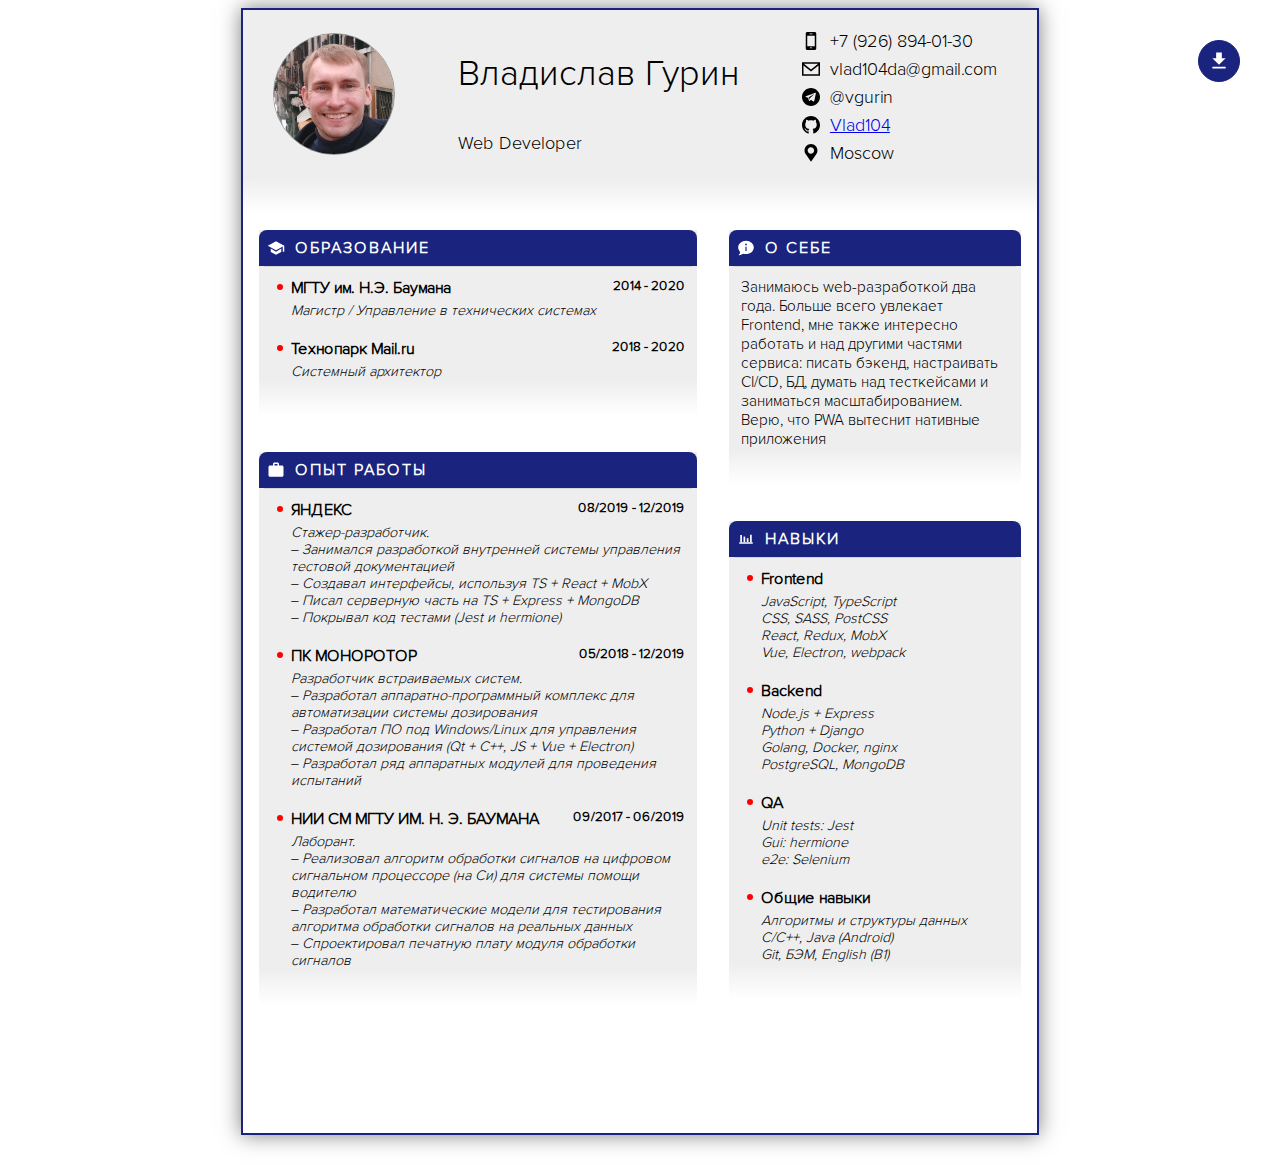
==== index.html @ 55c6ba1b "Сверстал резюме" ====
<!DOCTYPE html>
<html>
    <head>
        <meta charset="utf-8">
        <link rel="stylesheet" href="index.css">
        <link rel="stylesheet" href="header.css">
        <link rel="stylesheet" href="block.css">
    </head>
    <body>
        <div class="container">
            <div class="header">
                <image src="assets/photo1.png" class="photo"></image>
                <div class="seeker">
                    <p class="seeker__name">Владислав Гурин</p>
                    <p class="seeker__career">Web Developer</p>
                </div>
                <div class="contact">
                    <div class="information">
                        <object class="icon" type="image/svg+xml" data="assets/mobile.svg"></object>
                        <a class="information__text">+7 (926) 894-01-30</a>
                    </div>
                    <div class="information">
                        <object class="icon" type="image/svg+xml" data="assets/email.svg"></object>
                        <a class="information__text">vlad104da@gmail.com</a>
                    </div>
                    <div class="information">
                        <object class="icon" type="image/svg+xml" data="assets/telegram.svg"></object>
                        <a class="information__text">@vgurin</a>
                    </div>
                    <div class="information">
                        <object class="icon" type="image/svg+xml" data="assets/github.svg"></object>
                        <a class="information__text" href="https://github.com/Vlad104">Vlad104</a>
                    </div>
                    <div class="information">
                        <object class="icon" type="image/svg+xml" data="assets/location.svg"></object>
                        <a class="information__text">Moscow</a>
                    </div>
                </div>
            </div>
            <div class="main">
                <div class="projects">

                    <div class="block">
                        <h3 class="block__title information">
                            <object class="icon" type="image/svg+xml" data="assets/student.svg"></object>
                            <a class="information__text">ОБРАЗОВАНИЕ</a>
                        </h3>
                        <div class="block__content">

                            <div class="involvement">
                                <div class="title">
                                    <h4 class="title__text">
                                        МГТУ им. Н.Э. Баумана
                                    </h4>
                                    <h5 class="title__year">
                                        2014 - 2020
                                    </h5>
                                </div>

                                <p class="involvement__description">
                                    Магистр / Управление в технических системах
                                </p>

                                <div class="hidden-info">
                                    На младших курсах увлекался программированием микроконтроллеров и схемотехникой.<br/>
                                    После поступления в магистратуру начал заниматься веб-разработкой,
                                    что и определило мою основную деятельность<br/>
                                </div>
                            </div>

                            <div class="involvement">
                                <div class="title">
                                    <h4 class="title__text">
                                        Технопарк Mail.ru
                                    </h4>
                                    <h5 class="title__year">
                                        2018 - 2020
                                    </h5>
                                </div>

                                <p class="involvement__description">
                                    Системный архитектор
                                </p>

                                <div class="hidden-info">
                                    <a href="https://park.mail.ru/">Технопарк</a> - это двухлетние очные курсы от mail.ru<br/>
                                    За это время студенты изучают: Алгоритмы и структуры данных, C++, WEB,
                                    Frontend, Backend (Go), UI/UX, СУБД, QA, Highload, Android, Безопасность
                                    
                                </div>
                            </div>
                            
                        </div>
                    </div>

                    <div class="block">
                        <h3 class="block__title information">
                            <object class="icon" type="image/svg+xml" data="assets/work.svg"></object>
                            <a class="information__text">ОПЫТ РАБОТЫ</a>
                        </h3>
                        <div class="block__content">

                            <div class="involvement">
                                <div class="title">
                                    <h4 class="title__text">
                                        ЯНДЕКС
                                    </h4>
                                    <h5 class="title__year">
                                        08/2019 - 12/2019
                                    </h5>
                                </div>

                                <p class="involvement__description">
                                    Стажер-разработчик.<br/>
                                    ‒ Занимался разработкой внутренней системы управления тестовой документацией<br/>
                                    ‒ Создавал интерфейсы, используя TS + React + MobX<br/>
                                    ‒ Писал серверную часть на TS + Express + MongoDB<br/>
                                    ‒ Покрывал код тестами (Jest и hermione)<br/>
                                </p>
                            </div>

                            <div class="involvement">
                                <div class="title">
                                    <h4 class="title__text">
                                        ПК МОНОРОТОР
                                    </h4>
                                    <h5 class="title__year">
                                        05/2018 - 12/2019
                                    </h5>
                                </div>

                                <p class="involvement__description">
                                    Разработчик встраиваемых систем.<br/>
                                    ‒ Разработал аппаратно-программный комплекс для автоматизации системы дозирования<br/>
                                    ‒ Разработал ПО под Windows/Linux для управления системой дозирования (Qt + С++, JS + Vue + Electron)<br/>
                                    ‒ Разработал ряд аппаратных модулей для проведения испытаний<br/>
                                </p>
                            </div>

                            <div class="involvement">
                                <div class="title">
                                    <h4 class="title__text">
                                        НИИ СМ МГТУ ИМ. Н. Э. БАУМАНА
                                    </h4>
                                    <h5 class="title__year">
                                        09/2017 - 06/2019
                                    </h5>
                                </div>

                                <p class="involvement__description">
                                    Лаборант.<br/>
                                    ‒ Реализовал алгоритм обработки сигналов на цифровом сигнальном процессоре (на Си) для системы помощи водителю<br/>
                                    ‒ Разработал математические модели для тестирования алгоритма обработки сигналов на реальных данных<br/>
                                    ‒ Спроектировал печатную плату модуля обработки сигналов<br/>
                                </p>
                            </div>

                        </div>
                    </div>

                </div>

                <div class="side">

                    <div class="about">
                        <div class="block">
                            <h3 class="block__title information">
                                <object class="icon" type="image/svg+xml" data="assets/about.svg"></object>
                                <a class="information__text">О СЕБЕ</a>
                            </h3>
                            <div class="block__content about__text">
                                Занимаюсь web-разработкой два года.
                                Больше всего увлекает Frontend, мне также интересно работать и над другими частями сервиса:
                                писать бэкенд, настраивать CI/CD, БД, думать над тесткейсами и заниматься масштабированием.<br/>
                                Верю, что PWA вытеснит нативные приложения
                            </div>
                        </div>
                    </div>
    
                    <div class="skills">
                        <div class="block">
                            <h3 class="block__title information">
                                <object class="icon" type="image/svg+xml" data="assets/skills.svg"></object>
                                <a class="information__text">НАВЫКИ</a>
                            </h3>
                            <div class="block__content">
    
                                <div class="involvement">
                                    <div class="title">
                                        <h4 class="title__text">
                                            Frontend
                                        </h4>
                                    </div>
    
                                    <p class="involvement__description">
                                        JavaScript, TypeScript<br/>
                                        CSS, SASS, PostCSS<br/>
                                        React, Redux, MobX<br/>
                                        Vue, Electron, webpack<br/>
                                    </p>
                                </div>
    
                                <div class="involvement">
                                    <div class="title">
                                        <h4 class="title__text">
                                            Backend
                                        </h4>
                                    </div>
    
                                    <p class="involvement__description">
                                        Node.js + Express<br/>
                                        Python + Django<br/>
                                        Golang, Docker, nginx<br/>
                                        PostgreSQL, MongoDB<br/>
                                    </p>
                                </div>
    
                                <div class="involvement">
                                    <div class="title">
                                        <h4 class="title__text">
                                            QA
                                        </h4>
                                    </div>
    
                                    <p class="involvement__description">
                                        Unit tests: Jest<br/>
                                        Gui: hermione<br/>
                                        e2e: Selenium<br/>
                                    </p>
                                </div>
    
                                <div class="involvement">
                                    <div class="title">
                                        <h4 class="title__text">
                                            Общие навыки
                                        </h4>
                                    </div>
    
                                    <p class="involvement__description">
                                        Алгоритмы и структуры данных<br/>
                                        C/C++, Java (Android)<br/>
                                        Git, БЭМ, English (B1)<br/>
                                    </p>
                                </div>
                            </div>
                        </div>
                    </div>
                </div>
                
            </div>
            <div class="footer">
            </div>

        </div>
        <div class="pdf-button" onclick="savePDF()">
            <object class="icon icon_download" type="image/svg+xml" data="assets/download.svg"></object>
        </div>
    </body>
    <script src="index.js"></script>
</html>
---- index.css ----
@font-face {
    font-family: 'Proxima Nova Light';
    src: url('ProximaNova-Light.woff') format('woff');
    font-weight: normal;
    font-style: normal;
}

html {
    font-family: 'Proxima Nova Light';
    font-size: 18px;
}

body {
    height:297mm;
    width:210mm;
    margin-left: auto;
    margin-right: auto;
    border: 2px solid #1a237e;
    box-shadow: 0 0 20px rgba(0, 0, 0, 0.5);
}

.container {
    display: flex;
    flex-direction: column;

    width: 100%;
    height: 100%;
}

.main {
    display: flex;
    flex-direction: row;
    flex: 1 0 auto;

    width: 100%;
    height: auto;

    /* border: 1px solid #0F0; */
}

.projects {
    width: 60%;
    height: 100%;
    padding: 16px;

    /* border: 1px solid #FF0; */
}

.side {
    width: 40%;
    height: 100%;
    padding: 16px;

    /* border: 1px solid #FF0; */
}

.about {

}

.about__text {
    font-size: 0.85rem;
}

.skills {

}

.footer {
    width: 100%;
    height: 0%;

    /* border: 1px solid #00F; */
}

.information {
    display: flex;
    flex-direction: row;
    align-items: center;
    margin-top: 6px;
}

.information__text {
    margin-left: 10px;
    margin-right: 10px;
}

.icon {
    width: 1rem;
    height: 1rem;
}

.svg-inline_title {
    fill: #FFF;
}

.icon_download {
    position: absolute;
    z-index: 10;
    top: 50%;
    left: 50%;
    transform: translate(-50%, -50%);
}

.pdf-button {
    position: fixed;
    top: 40px;
    right: 40px;
    border: 1px solid #1a237e;
    border-radius: 50%;
    background-color: #1a237e;
    width: 40px;
    height: 40px;
}

.pdf-button:hover {
    background-color: #0f1344;
}

.pdf-button:active {
    box-shadow: 0 0 20px rgba(0, 0, 0, 0.5);
    width: 38px;
    height: 38px;
}
---- header.css ----
.header {
    width: 100%;
    height: 15%;

    position: relative;

    display: flex;
    flex-direction: row;

    box-sizing: border-box;
    justify-content: space-between;
    align-items: center;
    padding: 0 30px 0 30px;

    background-color: #EEE;

    margin-bottom: 2rem;
}

.header::after {
    content: '';
    position: absolute;
    top: 100%;
    left: 0;

    width: 100%;
    height: 2rem;;
    background: linear-gradient(#EEE, #FFF);
}

.photo {
    height: 120px;
    width: 120px;
    border: 1px solid #979797;
    border-radius: 50%;
    object-fit: cover;
    object-position: center center;
}

.seeker {
    position: relative;
}

.seeker__name {
    font-size: 2rem;
}

.seeker__career {
    position: relative;
    /* left: 100px; */
}

.contact {
    display: flex;
    flex-direction: column;
    align-items: flex-start;
}
---- block.css ----
.block {
    width: 100%;
    background-color: #EEE;
    margin-bottom: 4rem;
}

.block__title {
    /* border-bottom: 1px solid #F0F; */
    background-color: #1a237e;
    border-top-right-radius: 8px;
    border-top-left-radius: 8px;
    box-shadow: 0px 5px 1px -5px #000;
    color: #FFF;
    padding: 8px;
    margin: 0;
    font-size: 0.9rem;
    letter-spacing: 2px;
}

.block__content {
    position: relative;
    padding: 12px 12px 0 12px;
}

.block__content::after {
    content: '';
    position: absolute;
    top: 100%;
    left: 0;

    width: 100%;
    height: 2rem;;
    background: linear-gradient(#EEE, #FFF);
}

.involvement {
    position: relative;
    margin: 0 0 20px 20px;
}

.involvement::before {
    position: absolute;
    content: '';
    top: 6px;
    left: -14px;
    border-radius: 50%;
    background-color: #F00;
    width: 6px;
    height: 6px;
}

.title {
    font-size: 0.9rem;

    display: flex;
    flex-direction: row;
    justify-content: space-between;
}

.title__text {
    margin: 0;
}

.title__year {
    margin: 0;
}

.involvement__description {
    font-style: italic;
    font-size: 0.8rem;
    margin: 4px 0;
}

.hidden-info {
    visibility: hidden;
    position: absolute;
    /* top: 0; */
    /* left: calc(100% + 20px); */
    top: 20px;
    right: 0;
    z-index: 100;

    border-radius: 4px;
    font-size: 0.8rem;
    padding: 6px;
}

/* .hidden-info::before {
    content: '';
    position: absolute;
    top: 0;
    left: -8px;
    width: 8px;
    height: 8px;

    background-color: #EEE;
} */

.involvement:hover .hidden-info {
    visibility: visible;
    width: 60%;
    height: auto;
    background-color: rgba(238, 238, 238, 0.9);
    border: 1px solid #1a237e;
    /* transition: cubic-bezier(1,0,0,0) 0.3s; */
}

/* .involvement:not(hover) .hidden-info {
    visibility: hidden;
    transition: cubic-bezier(1,0,0,0) 0.3s;
} */
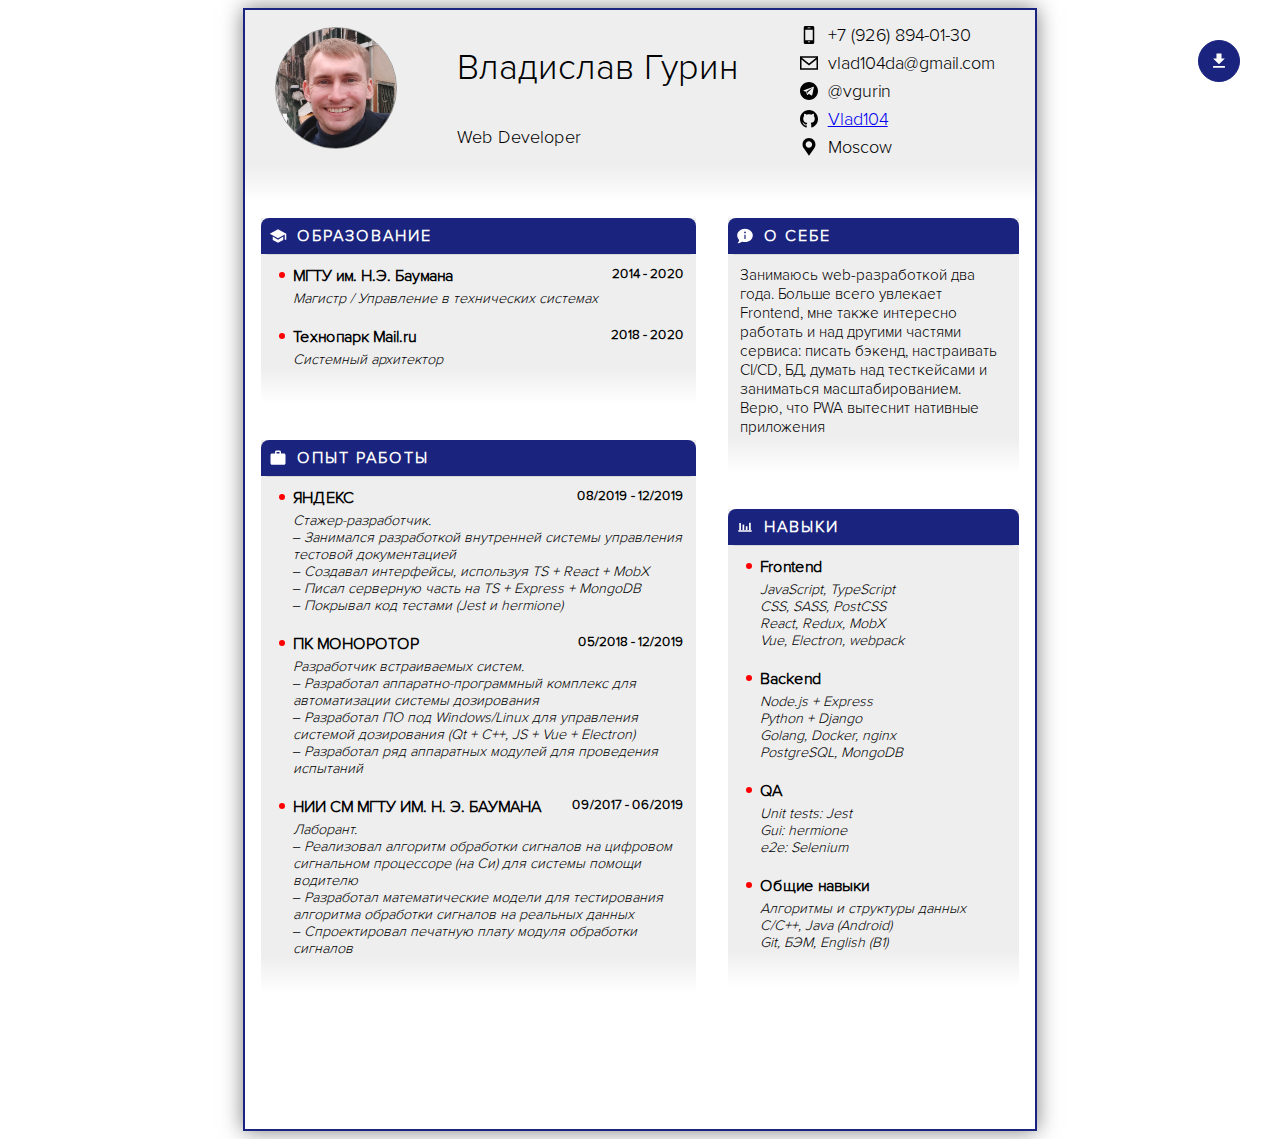
==== commit 70087e9a: "Добавил сохранение в pdf" ====
--- a/index.html
+++ b/index.html
@@ -1,260 +1,29 @@
 <!DOCTYPE html>
 <html>
-    <head>
-        <meta charset="utf-8">
-        <link rel="stylesheet" href="index.css">
-        <link rel="stylesheet" href="header.css">
-        <link rel="stylesheet" href="block.css">
-    </head>
-    <body>
-        <div class="container">
-            <div class="header">
-                <image src="assets/photo1.png" class="photo"></image>
-                <div class="seeker">
-                    <p class="seeker__name">Владислав Гурин</p>
-                    <p class="seeker__career">Web Developer</p>
-                </div>
-                <div class="contact">
-                    <div class="information">
-                        <object class="icon" type="image/svg+xml" data="assets/mobile.svg"></object>
-                        <a class="information__text">+7 (926) 894-01-30</a>
-                    </div>
-                    <div class="information">
-                        <object class="icon" type="image/svg+xml" data="assets/email.svg"></object>
-                        <a class="information__text">vlad104da@gmail.com</a>
-                    </div>
-                    <div class="information">
-                        <object class="icon" type="image/svg+xml" data="assets/telegram.svg"></object>
-                        <a class="information__text">@vgurin</a>
-                    </div>
-                    <div class="information">
-                        <object class="icon" type="image/svg+xml" data="assets/github.svg"></object>
-                        <a class="information__text" href="https://github.com/Vlad104">Vlad104</a>
-                    </div>
-                    <div class="information">
-                        <object class="icon" type="image/svg+xml" data="assets/location.svg"></object>
-                        <a class="information__text">Moscow</a>
-                    </div>
-                </div>
-            </div>
-            <div class="main">
-                <div class="projects">
+   <head>
+      <meta charset="utf-8">
+      <link rel="stylesheet" href="index.css">
+      <link rel="SHORTCUT ICON" href="favicon.png" type="image/x-icon">
+      <title>CV Gurin Vladislav</title>
+   </head>
+   <body>
 
-                    <div class="block">
-                        <h3 class="block__title information">
-                            <object class="icon" type="image/svg+xml" data="assets/student.svg"></object>
-                            <a class="information__text">ОБРАЗОВАНИЕ</a>
-                        </h3>
-                        <div class="block__content">
+      <iframe class="iframe" src="cv.html" scrolling="no" frameborder="0" seamless>
+         Ваш браузер не поддерживает iframe. <a href="https://gurinvlad.ml/cv.html">Версия резюме без iframe</a> 
+      </iframe>
+      <!-- <a
+         class="pdf-button"
+         href="https://api.pdflayer.com/api/convert
+            ?access_key=f0679884c623943be20e3f840043c86e
+            &document_url=https://gurinvlad.ml
+            &document_name=CV_Gurin_Vladislav.pdf"
+      > -->
+      <a
+         class="pdf-button"
+         href="https://gurinvlad.ml/gurinvlad_ml_cv_html.pdf"
+      >
+         <object class="download-icon" type="image/svg+xml" data="assets/download.svg"></object>
+      </a>
 
-                            <div class="involvement">
-                                <div class="title">
-                                    <h4 class="title__text">
-                                        МГТУ им. Н.Э. Баумана
-                                    </h4>
-                                    <h5 class="title__year">
-                                        2014 - 2020
-                                    </h5>
-                                </div>
-
-                                <p class="involvement__description">
-                                    Магистр / Управление в технических системах
-                                </p>
-
-                                <div class="hidden-info">
-                                    На младших курсах увлекался программированием микроконтроллеров и схемотехникой.<br/>
-                                    После поступления в магистратуру начал заниматься веб-разработкой,
-                                    что и определило мою основную деятельность<br/>
-                                </div>
-                            </div>
-
-                            <div class="involvement">
-                                <div class="title">
-                                    <h4 class="title__text">
-                                        Технопарк Mail.ru
-                                    </h4>
-                                    <h5 class="title__year">
-                                        2018 - 2020
-                                    </h5>
-                                </div>
-
-                                <p class="involvement__description">
-                                    Системный архитектор
-                                </p>
-
-                                <div class="hidden-info">
-                                    <a href="https://park.mail.ru/">Технопарк</a> - это двухлетние очные курсы от mail.ru<br/>
-                                    За это время студенты изучают: Алгоритмы и структуры данных, C++, WEB,
-                                    Frontend, Backend (Go), UI/UX, СУБД, QA, Highload, Android, Безопасность
-                                    
-                                </div>
-                            </div>
-                            
-                        </div>
-                    </div>
-
-                    <div class="block">
-                        <h3 class="block__title information">
-                            <object class="icon" type="image/svg+xml" data="assets/work.svg"></object>
-                            <a class="information__text">ОПЫТ РАБОТЫ</a>
-                        </h3>
-                        <div class="block__content">
-
-                            <div class="involvement">
-                                <div class="title">
-                                    <h4 class="title__text">
-                                        ЯНДЕКС
-                                    </h4>
-                                    <h5 class="title__year">
-                                        08/2019 - 12/2019
-                                    </h5>
-                                </div>
-
-                                <p class="involvement__description">
-                                    Стажер-разработчик.<br/>
-                                    ‒ Занимался разработкой внутренней системы управления тестовой документацией<br/>
-                                    ‒ Создавал интерфейсы, используя TS + React + MobX<br/>
-                                    ‒ Писал серверную часть на TS + Express + MongoDB<br/>
-                                    ‒ Покрывал код тестами (Jest и hermione)<br/>
-                                </p>
-                            </div>
-
-                            <div class="involvement">
-                                <div class="title">
-                                    <h4 class="title__text">
-                                        ПК МОНОРОТОР
-                                    </h4>
-                                    <h5 class="title__year">
-                                        05/2018 - 12/2019
-                                    </h5>
-                                </div>
-
-                                <p class="involvement__description">
-                                    Разработчик встраиваемых систем.<br/>
-                                    ‒ Разработал аппаратно-программный комплекс для автоматизации системы дозирования<br/>
-                                    ‒ Разработал ПО под Windows/Linux для управления системой дозирования (Qt + С++, JS + Vue + Electron)<br/>
-                                    ‒ Разработал ряд аппаратных модулей для проведения испытаний<br/>
-                                </p>
-                            </div>
-
-                            <div class="involvement">
-                                <div class="title">
-                                    <h4 class="title__text">
-                                        НИИ СМ МГТУ ИМ. Н. Э. БАУМАНА
-                                    </h4>
-                                    <h5 class="title__year">
-                                        09/2017 - 06/2019
-                                    </h5>
-                                </div>
-
-                                <p class="involvement__description">
-                                    Лаборант.<br/>
-                                    ‒ Реализовал алгоритм обработки сигналов на цифровом сигнальном процессоре (на Си) для системы помощи водителю<br/>
-                                    ‒ Разработал математические модели для тестирования алгоритма обработки сигналов на реальных данных<br/>
-                                    ‒ Спроектировал печатную плату модуля обработки сигналов<br/>
-                                </p>
-                            </div>
-
-                        </div>
-                    </div>
-
-                </div>
-
-                <div class="side">
-
-                    <div class="about">
-                        <div class="block">
-                            <h3 class="block__title information">
-                                <object class="icon" type="image/svg+xml" data="assets/about.svg"></object>
-                                <a class="information__text">О СЕБЕ</a>
-                            </h3>
-                            <div class="block__content about__text">
-                                Занимаюсь web-разработкой два года.
-                                Больше всего увлекает Frontend, мне также интересно работать и над другими частями сервиса:
-                                писать бэкенд, настраивать CI/CD, БД, думать над тесткейсами и заниматься масштабированием.<br/>
-                                Верю, что PWA вытеснит нативные приложения
-                            </div>
-                        </div>
-                    </div>
-    
-                    <div class="skills">
-                        <div class="block">
-                            <h3 class="block__title information">
-                                <object class="icon" type="image/svg+xml" data="assets/skills.svg"></object>
-                                <a class="information__text">НАВЫКИ</a>
-                            </h3>
-                            <div class="block__content">
-    
-                                <div class="involvement">
-                                    <div class="title">
-                                        <h4 class="title__text">
-                                            Frontend
-                                        </h4>
-                                    </div>
-    
-                                    <p class="involvement__description">
-                                        JavaScript, TypeScript<br/>
-                                        CSS, SASS, PostCSS<br/>
-                                        React, Redux, MobX<br/>
-                                        Vue, Electron, webpack<br/>
-                                    </p>
-                                </div>
-    
-                                <div class="involvement">
-                                    <div class="title">
-                                        <h4 class="title__text">
-                                            Backend
-                                        </h4>
-                                    </div>
-    
-                                    <p class="involvement__description">
-                                        Node.js + Express<br/>
-                                        Python + Django<br/>
-                                        Golang, Docker, nginx<br/>
-                                        PostgreSQL, MongoDB<br/>
-                                    </p>
-                                </div>
-    
-                                <div class="involvement">
-                                    <div class="title">
-                                        <h4 class="title__text">
-                                            QA
-                                        </h4>
-                                    </div>
-    
-                                    <p class="involvement__description">
-                                        Unit tests: Jest<br/>
-                                        Gui: hermione<br/>
-                                        e2e: Selenium<br/>
-                                    </p>
-                                </div>
-    
-                                <div class="involvement">
-                                    <div class="title">
-                                        <h4 class="title__text">
-                                            Общие навыки
-                                        </h4>
-                                    </div>
-    
-                                    <p class="involvement__description">
-                                        Алгоритмы и структуры данных<br/>
-                                        C/C++, Java (Android)<br/>
-                                        Git, БЭМ, English (B1)<br/>
-                                    </p>
-                                </div>
-                            </div>
-                        </div>
-                    </div>
-                </div>
-                
-            </div>
-            <div class="footer">
-            </div>
-
-        </div>
-        <div class="pdf-button" onclick="savePDF()">
-            <object class="icon icon_download" type="image/svg+xml" data="assets/download.svg"></object>
-        </div>
-    </body>
-    <script src="index.js"></script>
+   </body>
 </html>
--- a/index.css
+++ b/index.css
@@ -1,105 +1,10 @@
-@font-face {
-    font-family: 'Proxima Nova Light';
-    src: url('ProximaNova-Light.woff') format('woff');
-    font-weight: normal;
-    font-style: normal;
-}
-
-html {
-    font-family: 'Proxima Nova Light';
-    font-size: 18px;
-}
-
-body {
-    height:297mm;
-    width:210mm;
+.iframe {
+    display: block;
+    height: 297mm;
+    width: 210mm;
+    box-shadow: 0 0 20px rgba(0, 0, 0, 0.5);
     margin-left: auto;
     margin-right: auto;
-    border: 2px solid #1a237e;
-    box-shadow: 0 0 20px rgba(0, 0, 0, 0.5);
-}
-
-.container {
-    display: flex;
-    flex-direction: column;
-
-    width: 100%;
-    height: 100%;
-}
-
-.main {
-    display: flex;
-    flex-direction: row;
-    flex: 1 0 auto;
-
-    width: 100%;
-    height: auto;
-
-    /* border: 1px solid #0F0; */
-}
-
-.projects {
-    width: 60%;
-    height: 100%;
-    padding: 16px;
-
-    /* border: 1px solid #FF0; */
-}
-
-.side {
-    width: 40%;
-    height: 100%;
-    padding: 16px;
-
-    /* border: 1px solid #FF0; */
-}
-
-.about {
-
-}
-
-.about__text {
-    font-size: 0.85rem;
-}
-
-.skills {
-
-}
-
-.footer {
-    width: 100%;
-    height: 0%;
-
-    /* border: 1px solid #00F; */
-}
-
-.information {
-    display: flex;
-    flex-direction: row;
-    align-items: center;
-    margin-top: 6px;
-}
-
-.information__text {
-    margin-left: 10px;
-    margin-right: 10px;
-}
-
-.icon {
-    width: 1rem;
-    height: 1rem;
-}
-
-.svg-inline_title {
-    fill: #FFF;
-}
-
-.icon_download {
-    position: absolute;
-    z-index: 10;
-    top: 50%;
-    left: 50%;
-    transform: translate(-50%, -50%);
 }
 
 .pdf-button {
@@ -122,3 +27,13 @@
     width: 38px;
     height: 38px;
 }
+
+.download-icon {
+    width: 1rem;
+    height: 1rem;
+    position: absolute;
+    z-index: 10;
+    top: 50%;
+    left: 50%;
+    transform: translate(-50%, -50%);
+}
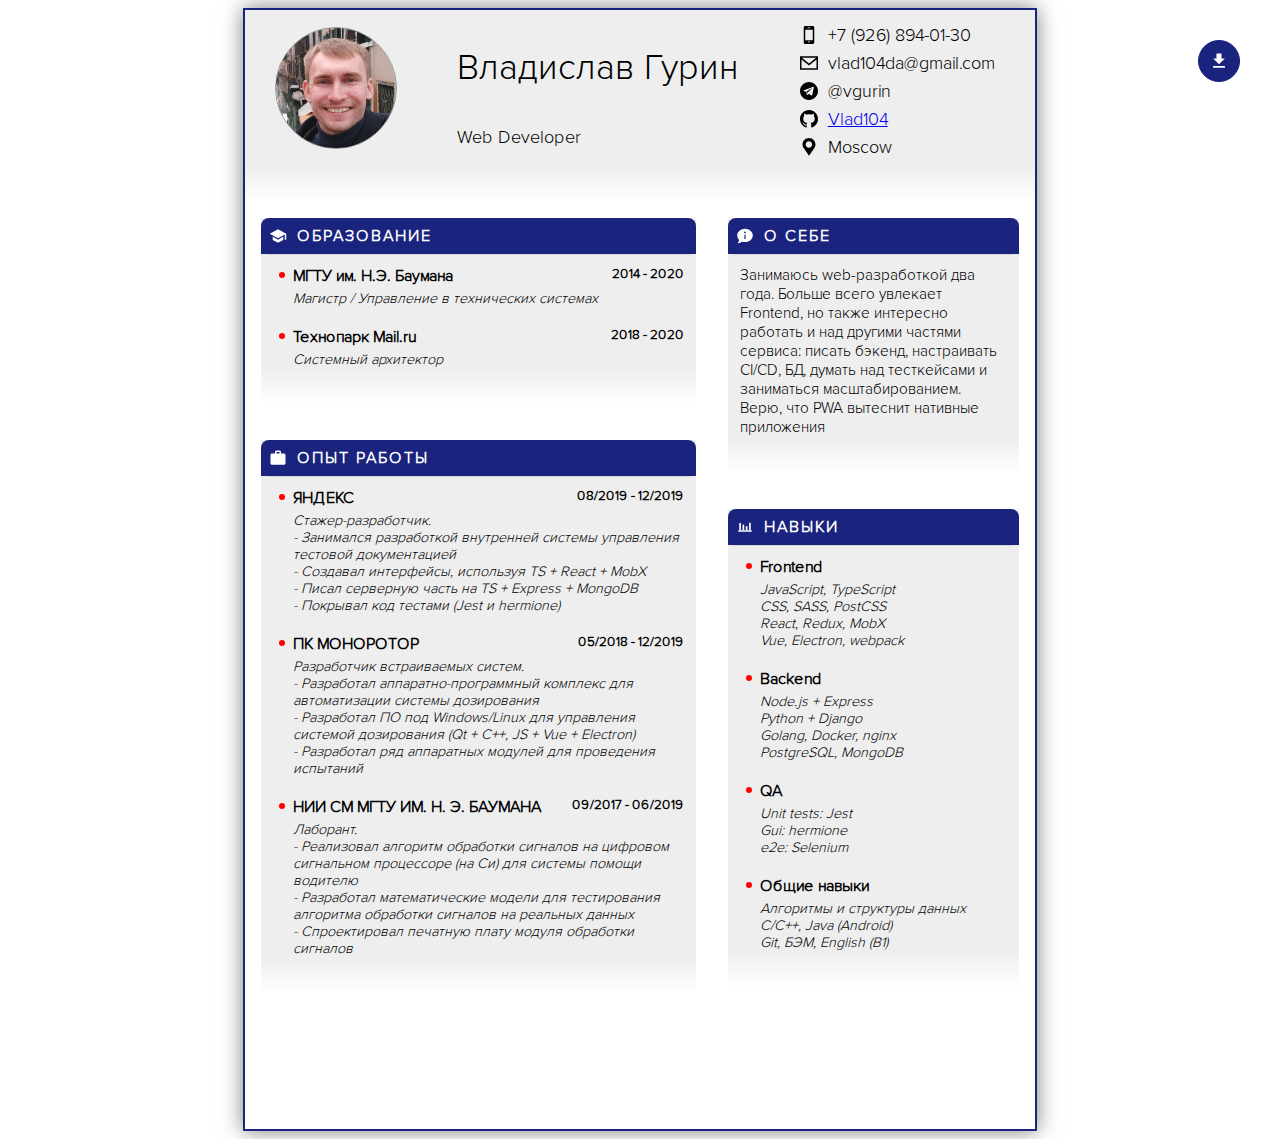
==== commit cd425bd1: "Починил кликабельность иконки" ====
--- a/index.html
+++ b/index.html
@@ -22,7 +22,9 @@
          class="pdf-button"
          href="https://gurinvlad.ml/gurinvlad_ml_cv_html.pdf"
       >
-         <object class="download-icon" type="image/svg+xml" data="assets/download.svg"></object>
+         <span class="icon-wrapper">
+            <object class="download-icon" type="image/svg+xml" data="assets/download.svg"></object>
+         </span>
       </a>
 
    </body>
--- a/index.css
+++ b/index.css
@@ -8,6 +8,9 @@
 }
 
 .pdf-button {
+    display: flex;
+    justify-content: center;;
+    align-items: center;
     position: fixed;
     top: 40px;
     right: 40px;
@@ -28,12 +31,16 @@
     height: 38px;
 }
 
+.icon-wrapper {
+    display: inline-block;
+    display: flex;
+    justify-content: center;;
+    align-items: center;
+}
+
 .download-icon {
     width: 1rem;
     height: 1rem;
-    position: absolute;
-    z-index: 10;
-    top: 50%;
-    left: 50%;
-    transform: translate(-50%, -50%);
+    position: relative; 
+    z-index: -1;
 }
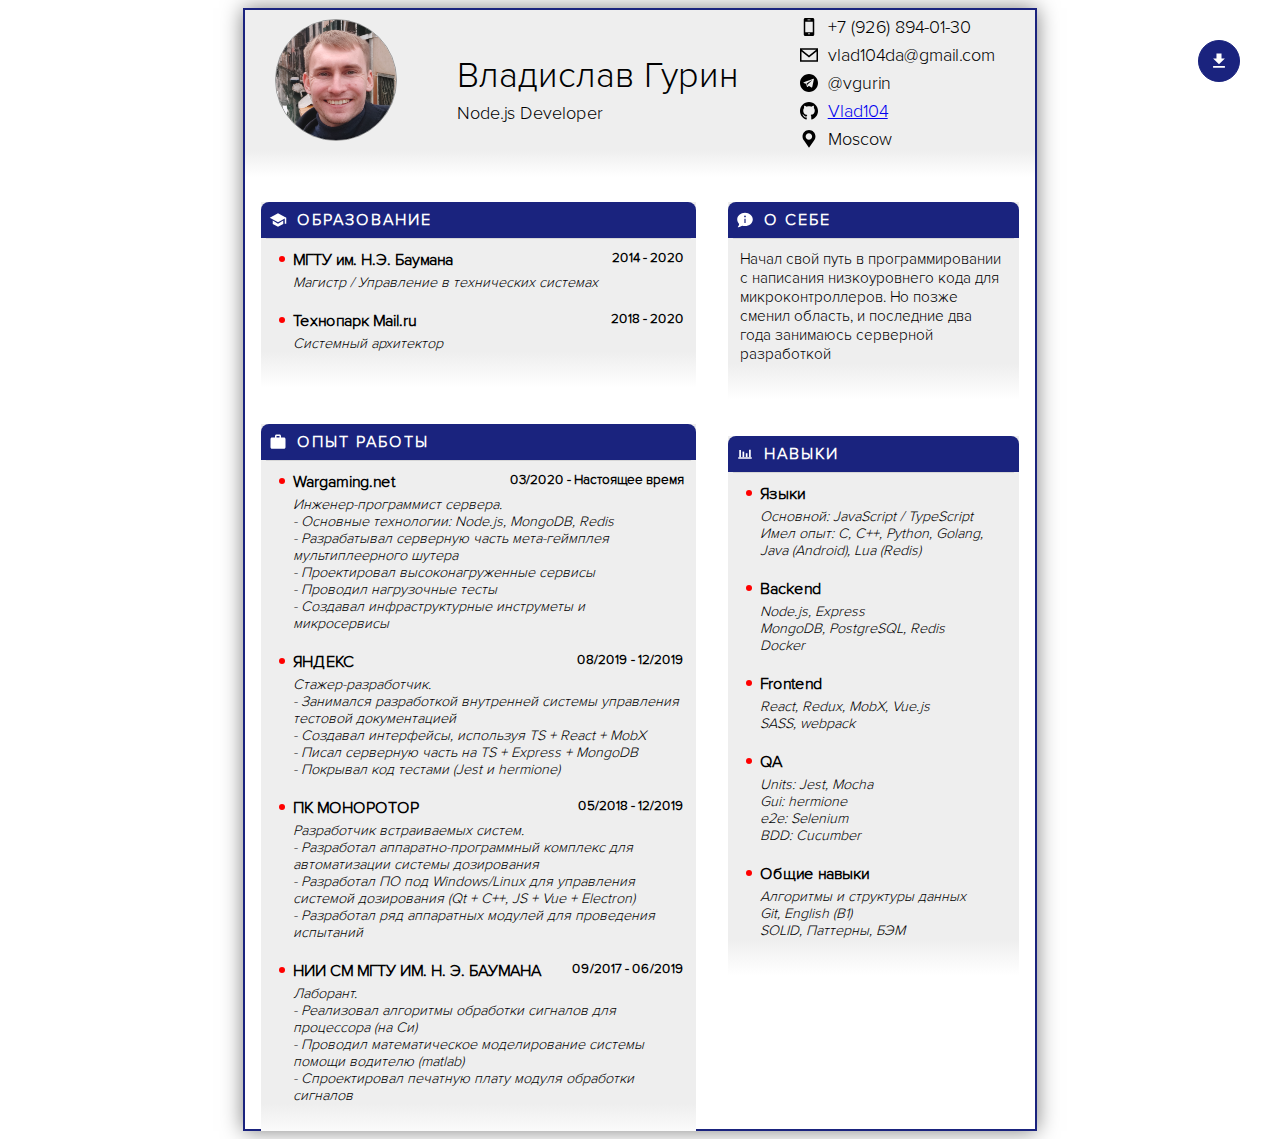
==== commit 9c011857: "Обновил информацию" ====
--- a/index.html
+++ b/index.html
@@ -9,7 +9,7 @@
    <body>
 
       <iframe class="iframe" src="cv.html" scrolling="no" frameborder="0" seamless>
-         Ваш браузер не поддерживает iframe. <a href="https://gurinvlad.ml/cv.html">Версия резюме без iframe</a> 
+         Ваш браузер не поддерживает iframe. <a href="./cv.html">Версия резюме без iframe</a> 
       </iframe>
       <!-- <a
          class="pdf-button"
@@ -20,7 +20,7 @@
       > -->
       <a
          class="pdf-button"
-         href="https://gurinvlad.ml/gurinvlad_ml_cv_html.pdf"
+         href="./CV_Gurin_Vladislav.pdf"
       >
          <span class="icon-wrapper">
             <object class="download-icon" type="image/svg+xml" data="assets/download.svg"></object>
